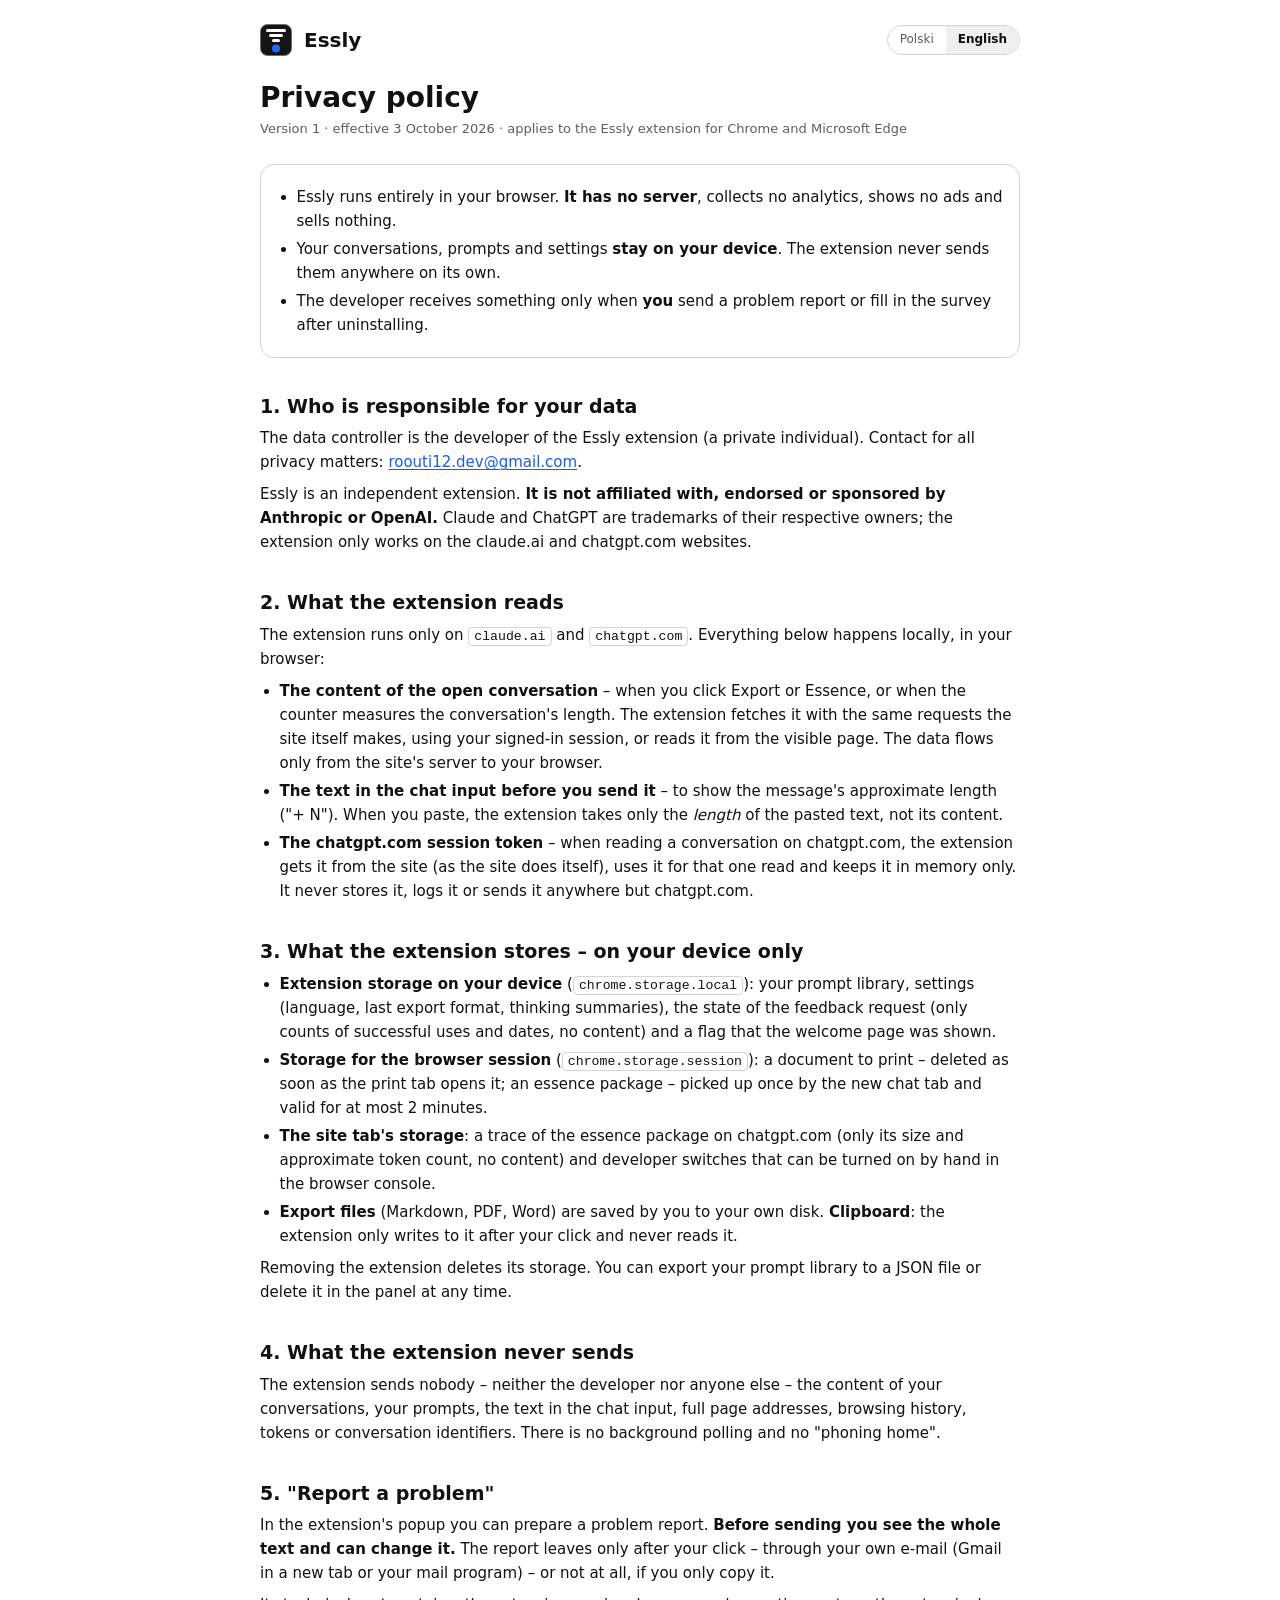
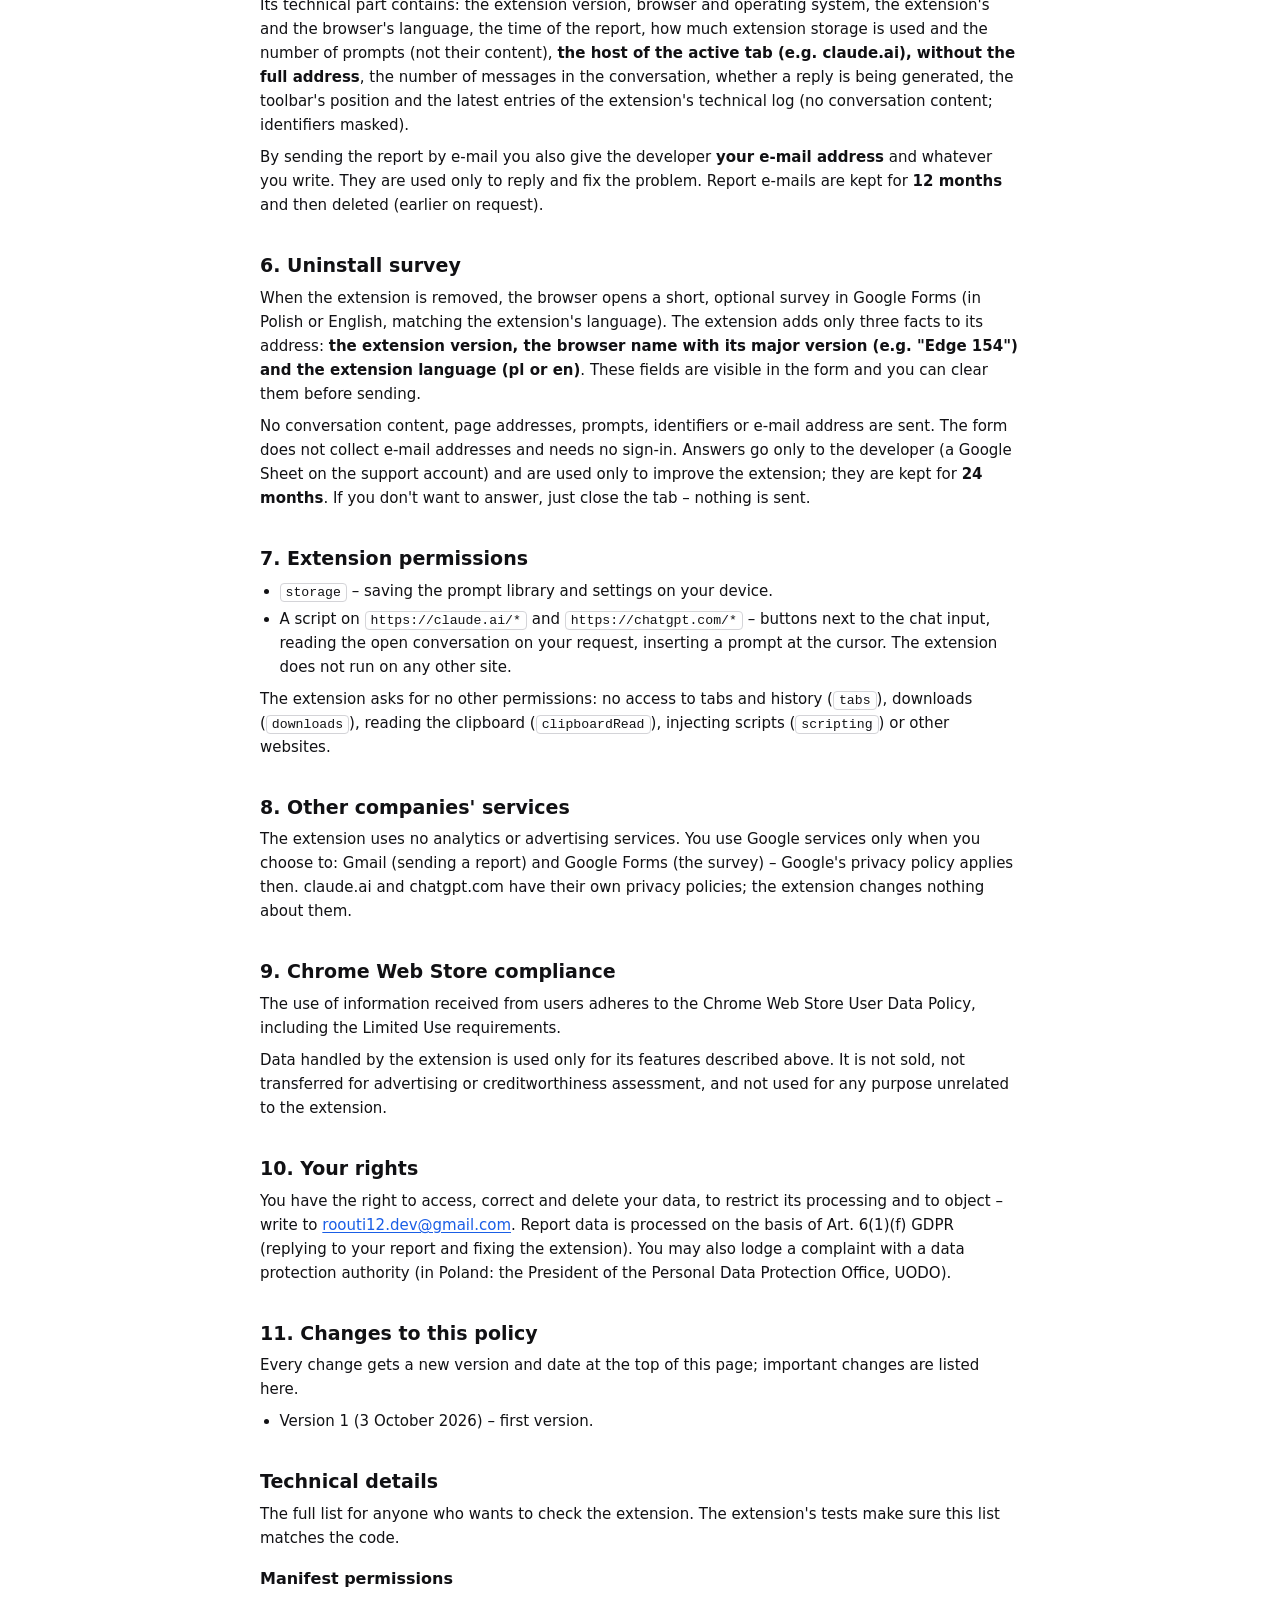
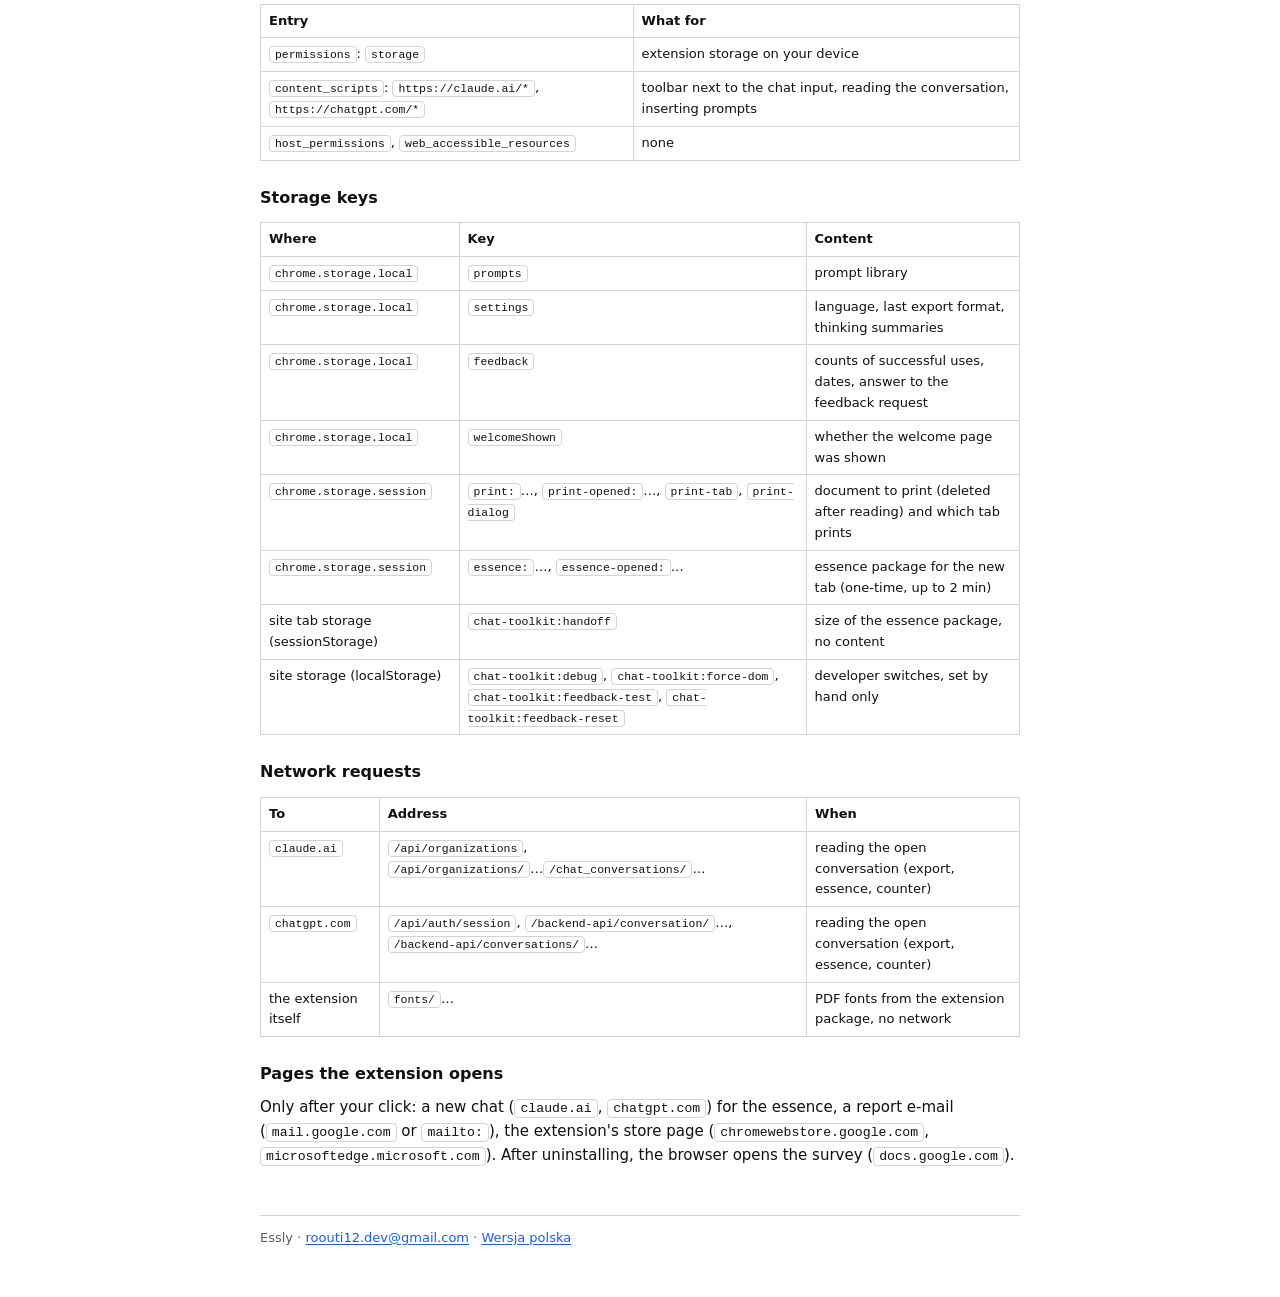
==== en/privacy/index.html @ 87979087 "Essly site and privacy policy" ====
<!doctype html>
<html lang="en">
<head>
  <meta charset="utf-8">
  <meta name="viewport" content="width=device-width, initial-scale=1">
  <title>Essly – Privacy policy</title>
  <meta name="description" content="Privacy policy of the Essly extension: what it reads, what it stores (on your device only), what it never sends.">
  <link rel="icon" href="../../icon32.png">
  <link rel="alternate" hreflang="pl" href="../../privacy/">
  <link rel="stylesheet" href="../../theme.css">
  <link rel="stylesheet" href="../../site.css">
</head>
<body>
<div class="page">
  <header class="top">
    <img src="../../icon32.png" srcset="../../icon32.png 1x, ../../icon128.png 4x" width="32" height="32" alt="">
    <a class="name" href="../../" style="color: inherit; text-decoration: none">Essly</a>
    <nav class="lang" aria-label="Language / Język"><a href="../../privacy/" hreflang="pl" lang="pl">Polski</a><span aria-current="page">English</span></nav>
  </header>

  <main>
    <h1>Privacy policy</h1>
    <p class="meta">Version 1 · effective 3 October 2026 · applies to the Essly extension for Chrome and Microsoft Edge</p>

    <div class="summary">
      <ul>
        <li>Essly runs entirely in your browser. <strong>It has no server</strong>, collects no analytics, shows no ads and sells nothing.</li>
        <li>Your conversations, prompts and settings <strong>stay on your device</strong>. The extension never sends them anywhere on its own.</li>
        <li>The developer receives something only when <strong>you</strong> send a problem report or fill in the survey after uninstalling.</li>
      </ul>
    </div>

    <h2 id="controller">1. Who is responsible for your data</h2>
    <p>The data controller is the developer of the Essly extension (a private individual). Contact for all privacy matters: <a href="mailto:roouti12.dev@gmail.com">roouti12.dev@gmail.com</a>.</p>
    <p>Essly is an independent extension. <strong>It is not affiliated with, endorsed or sponsored by Anthropic or OpenAI.</strong> Claude and ChatGPT are trademarks of their respective owners; the extension only works on the claude.ai and chatgpt.com websites.</p>

    <h2 id="reads">2. What the extension reads</h2>
    <p>The extension runs only on <code>claude.ai</code> and <code>chatgpt.com</code>. Everything below happens locally, in your browser:</p>
    <ul>
      <li><strong>The content of the open conversation</strong> – when you click Export or Essence, or when the counter measures the conversation's length. The extension fetches it with the same requests the site itself makes, using your signed-in session, or reads it from the visible page. The data flows only from the site's server to your browser.</li>
      <li><strong>The text in the chat input before you send it</strong> – to show the message's approximate length ("+ N"). When you paste, the extension takes only the <em>length</em> of the pasted text, not its content.</li>
      <li><strong>The chatgpt.com session token</strong> – when reading a conversation on chatgpt.com, the extension gets it from the site (as the site does itself), uses it for that one read and keeps it in memory only. It never stores it, logs it or sends it anywhere but chatgpt.com.</li>
    </ul>

    <h2 id="stores">3. What the extension stores – on your device only</h2>
    <ul>
      <li><strong>Extension storage on your device</strong> (<code>chrome.storage.local</code>): your prompt library, settings (language, last export format, thinking summaries), the state of the feedback request (only counts of successful uses and dates, no content) and a flag that the welcome page was shown.</li>
      <li><strong>Storage for the browser session</strong> (<code>chrome.storage.session</code>): a document to print – deleted as soon as the print tab opens it; an essence package – picked up once by the new chat tab and valid for at most 2 minutes.</li>
      <li><strong>The site tab's storage</strong>: a trace of the essence package on chatgpt.com (only its size and approximate token count, no content) and developer switches that can be turned on by hand in the browser console.</li>
      <li><strong>Export files</strong> (Markdown, PDF, Word) are saved by you to your own disk. <strong>Clipboard</strong>: the extension only writes to it after your click and never reads it.</li>
    </ul>
    <p>Removing the extension deletes its storage. You can export your prompt library to a JSON file or delete it in the panel at any time.</p>

    <h2 id="never">4. What the extension never sends</h2>
    <p>The extension sends nobody – neither the developer nor anyone else – the content of your conversations, your prompts, the text in the chat input, full page addresses, browsing history, tokens or conversation identifiers. There is no background polling and no "phoning home".</p>

    <h2 id="report">5. "Report a problem"</h2>
    <p>In the extension's popup you can prepare a problem report. <strong>Before sending you see the whole text and can change it.</strong> The report leaves only after your click – through your own e-mail (Gmail in a new tab or your mail program) – or not at all, if you only copy it.</p>
    <p>Its technical part contains: the extension version, browser and operating system, the extension's and the browser's language, the time of the report, how much extension storage is used and the number of prompts (not their content), <strong>the host of the active tab (e.g. claude.ai), without the full address</strong>, the number of messages in the conversation, whether a reply is being generated, the toolbar's position and the latest entries of the extension's technical log (no conversation content; identifiers masked).</p>
    <p>By sending the report by e-mail you also give the developer <strong>your e-mail address</strong> and whatever you write. They are used only to reply and fix the problem. Report e-mails are kept for <strong>12 months</strong> and then deleted (earlier on request).</p>

    <h2 id="survey">6. Uninstall survey</h2>
    <p>When the extension is removed, the browser opens a short, optional survey in Google Forms (in Polish or English, matching the extension's language). The extension adds only three facts to its address: <strong>the extension version, the browser name with its major version (e.g. "Edge 154") and the extension language (pl or en)</strong>. These fields are visible in the form and you can clear them before sending.</p>
    <p>No conversation content, page addresses, prompts, identifiers or e-mail address are sent. The form does not collect e-mail addresses and needs no sign-in. Answers go only to the developer (a Google Sheet on the support account) and are used only to improve the extension; they are kept for <strong>24 months</strong>. If you don't want to answer, just close the tab – nothing is sent.</p>

    <h2 id="permissions">7. Extension permissions</h2>
    <ul>
      <li><code>storage</code> – saving the prompt library and settings on your device.</li>
      <li>A script on <code>https://claude.ai/*</code> and <code>https://chatgpt.com/*</code> – buttons next to the chat input, reading the open conversation on your request, inserting a prompt at the cursor. The extension does not run on any other site.</li>
    </ul>
    <p>The extension asks for no other permissions: no access to tabs and history (<code>tabs</code>), downloads (<code>downloads</code>), reading the clipboard (<code>clipboardRead</code>), injecting scripts (<code>scripting</code>) or other websites.</p>

    <h2 id="third-parties">8. Other companies' services</h2>
    <p>The extension uses no analytics or advertising services. You use Google services only when you choose to: Gmail (sending a report) and Google Forms (the survey) – Google's privacy policy applies then. claude.ai and chatgpt.com have their own privacy policies; the extension changes nothing about them.</p>

    <h2 id="limited-use">9. Chrome Web Store compliance</h2>
    <p>The use of information received from users adheres to the Chrome Web Store User Data Policy, including the Limited Use requirements.</p>
    <p>Data handled by the extension is used only for its features described above. It is not sold, not transferred for advertising or creditworthiness assessment, and not used for any purpose unrelated to the extension.</p>

    <h2 id="rights">10. Your rights</h2>
    <p>You have the right to access, correct and delete your data, to restrict its processing and to object – write to <a href="mailto:roouti12.dev@gmail.com">roouti12.dev@gmail.com</a>. Report data is processed on the basis of Art. 6(1)(f) GDPR (replying to your report and fixing the extension). You may also lodge a complaint with a data protection authority (in Poland: the President of the Personal Data Protection Office, UODO).</p>

    <h2 id="changes">11. Changes to this policy</h2>
    <p>Every change gets a new version and date at the top of this page; important changes are listed here.</p>
    <ul><li>Version 1 (3 October 2026) – first version.</li></ul>

    <h2 id="details">Technical details</h2>
    <p>The full list for anyone who wants to check the extension. The extension's tests make sure this list matches the code.</p>
    <h3>Manifest permissions</h3>
    <div class="table"><table>
      <tr><th>Entry</th><th>What for</th></tr>
      <tr><td><code>permissions</code>: <code>storage</code></td><td>extension storage on your device</td></tr>
      <tr><td><code>content_scripts</code>: <code>https://claude.ai/*</code>, <code>https://chatgpt.com/*</code></td><td>toolbar next to the chat input, reading the conversation, inserting prompts</td></tr>
      <tr><td><code>host_permissions</code>, <code>web_accessible_resources</code></td><td>none</td></tr>
    </table></div>
    <h3>Storage keys</h3>
    <div class="table"><table>
      <tr><th>Where</th><th>Key</th><th>Content</th></tr>
      <tr><td><code>chrome.storage.local</code></td><td><code>prompts</code></td><td>prompt library</td></tr>
      <tr><td><code>chrome.storage.local</code></td><td><code>settings</code></td><td>language, last export format, thinking summaries</td></tr>
      <tr><td><code>chrome.storage.local</code></td><td><code>feedback</code></td><td>counts of successful uses, dates, answer to the feedback request</td></tr>
      <tr><td><code>chrome.storage.local</code></td><td><code>welcomeShown</code></td><td>whether the welcome page was shown</td></tr>
      <tr><td><code>chrome.storage.session</code></td><td><code>print:</code>…, <code>print-opened:</code>…, <code>print-tab</code>, <code>print-dialog</code></td><td>document to print (deleted after reading) and which tab prints</td></tr>
      <tr><td><code>chrome.storage.session</code></td><td><code>essence:</code>…, <code>essence-opened:</code>…</td><td>essence package for the new tab (one-time, up to 2 min)</td></tr>
      <tr><td>site tab storage (sessionStorage)</td><td><code>chat-toolkit:handoff</code></td><td>size of the essence package, no content</td></tr>
      <tr><td>site storage (localStorage)</td><td><code>chat-toolkit:debug</code>, <code>chat-toolkit:force-dom</code>, <code>chat-toolkit:feedback-test</code>, <code>chat-toolkit:feedback-reset</code></td><td>developer switches, set by hand only</td></tr>
    </table></div>
    <h3>Network requests</h3>
    <div class="table"><table>
      <tr><th>To</th><th>Address</th><th>When</th></tr>
      <tr><td><code>claude.ai</code></td><td><code>/api/organizations</code>, <code>/api/organizations/</code>…<code>/chat_conversations/</code>…</td><td>reading the open conversation (export, essence, counter)</td></tr>
      <tr><td><code>chatgpt.com</code></td><td><code>/api/auth/session</code>, <code>/backend-api/conversation/</code>…, <code>/backend-api/conversations/</code>…</td><td>reading the open conversation (export, essence, counter)</td></tr>
      <tr><td>the extension itself</td><td><code>fonts/</code>…</td><td>PDF fonts from the extension package, no network</td></tr>
    </table></div>
    <h3>Pages the extension opens</h3>
    <p>Only after your click: a new chat (<code>claude.ai</code>, <code>chatgpt.com</code>) for the essence, a report e-mail (<code>mail.google.com</code> or <code>mailto:</code>), the extension's store page (<code>chromewebstore.google.com</code>, <code>microsoftedge.microsoft.com</code>). After uninstalling, the browser opens the survey (<code>docs.google.com</code>).</p>
  </main>

  <footer>Essly · <a href="mailto:roouti12.dev@gmail.com">roouti12.dev@gmail.com</a> · <a href="../../privacy/" hreflang="pl" lang="pl">Wersja polska</a></footer>
</div>
</body>
</html>
---- theme.css ----
/* Design tokens – the only place colours, radii, spacing, type sizes and shadows are defined.
   Style of the C2 icon: black and white, one electric blue as the only accent; amber only for
   warnings, red only for errors and "Delete". Two themes:
   - extension pages (popup, report, welcome, print screen): light when the system asks for it
     (prefers-color-scheme), dark otherwise – dark is the default;
   - shadow roots on chat pages (toolbar, menus, popover, pills, prompts panel): the page's own theme,
     set by the script as data-theme="light|dark" on the host (taken from the page background).
   Every text/background pair used is checked for WCAG AA by tests/theme.test.ts. */
:root,
:host {
  --ct-bg: #0b0b0c;
  --ct-surface: #141416;          /* the icon's tile */
  --ct-surface-raised: #1c1c1f;   /* menus, popover, pills, panel */
  --ct-hover: #2a2a2f;            /* hovered menu item, list row, pressed button */
  --ct-border: #34343a;
  --ct-border-strong: #6e6e76;    /* the icon's hairline: borders that must show */
  --ct-code-bg: #1c1c1f;          /* code, math, message headings on the print sheet */
  --ct-warning-bg: #2b2210;       /* warning blocks (behind --ct-text) */
  --ct-control-bg: #141416;       /* toolbar buttons; on chat pages the composer's own colour (ui/pageTheme.ts) */
  --ct-control-border: #34343a;   /* toolbar buttons: must stand out on the page around the composer */
  --ct-text: #f5f5f7;
  --ct-text-muted: #a8a8b0;
  --ct-accent: #1f6bff;           /* the only accent: primary buttons, focus, chosen items, the dot */
  --ct-accent-text: #5b95ff;      /* the accent as text or icon */
  --ct-on-accent: #ffffff;
  --ct-warning: #f5a524;          /* warnings only: incomplete results, long conversations, duplicates */
  --ct-warning-text: #f5c46b;
  --ct-on-warning: #141414;
  --ct-danger: #cf3a3f;           /* errors and "Delete" only */
  --ct-danger-text: #ff8a8d;
  --ct-on-danger: #ffffff;
  --ct-shadow-sm: 0 1px 2px rgba(0, 0, 0, 0.4), 0 2px 8px rgba(0, 0, 0, 0.3);  /* toolbar buttons */
  --ct-shadow: 0 8px 24px rgba(0, 0, 0, 0.5);                                   /* menus, popover, pills, cards */

  --ct-font: system-ui, -apple-system, "Segoe UI", Roboto, sans-serif;
  --ct-font-size: 14px;
  --ct-font-xs: 11px;
  --ct-font-sm: 12px;
  --ct-font-md: 13px;
  --ct-font-lg: 16px;
  --ct-radius-sm: 6px;    /* fields, menu items, small buttons */
  --ct-radius: 10px;      /* menus, popover, cards */
  --ct-radius-lg: 14px;   /* pages' main card, the rating question */
  --ct-radius-pill: 999px; /* toolbar buttons, pills */
  --ct-space-1: 4px;
  --ct-space-2: 8px;
  --ct-space-3: 12px;
  --ct-space-4: 16px;
  --ct-space-5: 24px;
  --ct-transition: 120ms;
  --ct-focus-ring: 0 0 0 2px var(--ct-bg), 0 0 0 4px var(--ct-accent);

  color-scheme: dark;
}

/* Light theme – the same values in both blocks (the test checks they match): shadow hosts on chat
   pages and any element marked light (the print sheet, which is paper on a dark screen too); extension
   pages when the system asks for light, and every page in print. */
:host([data-theme="light"]),
[data-theme="light"] {
  --ct-bg: #ffffff;
  --ct-surface: #ffffff;
  --ct-surface-raised: #ffffff;
  --ct-hover: #efeff1;
  --ct-border: #d4d4d8;
  --ct-border-strong: #8e8e96;
  --ct-code-bg: #f4f4f6;
  --ct-warning-bg: #fff6e5;
  --ct-control-bg: #ffffff;
  --ct-control-border: #b4b4bc;
  --ct-text: #111114;
  --ct-text-muted: #5c5c66;
  --ct-accent: #1f6bff;
  --ct-accent-text: #1a5ee6;
  --ct-on-accent: #ffffff;
  --ct-warning: #9a5b00;
  --ct-warning-text: #8a5200;
  --ct-on-warning: #ffffff;
  --ct-danger: #d1242f;
  --ct-danger-text: #b3121b;
  --ct-on-danger: #ffffff;
  --ct-shadow-sm: 0 1px 2px rgba(0, 0, 0, 0.08), 0 2px 8px rgba(0, 0, 0, 0.06);
  --ct-shadow: 0 8px 24px rgba(0, 0, 0, 0.14), 0 2px 6px rgba(0, 0, 0, 0.08);
  color-scheme: light;
}
@media (prefers-color-scheme: light), print {
  :root {
    --ct-bg: #ffffff;
    --ct-surface: #ffffff;
    --ct-surface-raised: #ffffff;
    --ct-hover: #efeff1;
    --ct-border: #d4d4d8;
    --ct-border-strong: #8e8e96;
    --ct-code-bg: #f4f4f6;
    --ct-warning-bg: #fff6e5;
    --ct-control-bg: #ffffff;
    --ct-control-border: #b4b4bc;
    --ct-text: #111114;
    --ct-text-muted: #5c5c66;
    --ct-accent: #1f6bff;
    --ct-accent-text: #1a5ee6;
    --ct-on-accent: #ffffff;
    --ct-warning: #9a5b00;
    --ct-warning-text: #8a5200;
    --ct-on-warning: #ffffff;
    --ct-danger: #d1242f;
    --ct-danger-text: #b3121b;
    --ct-on-danger: #ffffff;
    --ct-shadow-sm: 0 1px 2px rgba(0, 0, 0, 0.08), 0 2px 8px rgba(0, 0, 0, 0.06);
    --ct-shadow: 0 8px 24px rgba(0, 0, 0, 0.14), 0 2px 6px rgba(0, 0, 0, 0.08);
    color-scheme: light;
  }
}

@media (prefers-reduced-motion: reduce) {
  :root,
  :host { --ct-transition: 0ms; }
}
---- site.css ----
/* The Essly site (GitHub Pages): the extension's own tokens (theme.css – a copy of src/ui/theme.css,
   kept identical by tests/sitePolicy.test.ts), dark unless the system asks for light. No scripts. */
html { background: var(--ct-bg); }
body {
  margin: 0;
  background: var(--ct-bg);
  color: var(--ct-text);
  font: 15px / 1.6 var(--ct-font);
}
.page { max-width: 760px; margin: 0 auto; padding: var(--ct-space-5) var(--ct-space-4) 48px; }
header.top { display: flex; align-items: center; gap: var(--ct-space-3); flex-wrap: wrap; }
header.top img { display: block; width: 32px; height: 32px; }
header.top .name { font-size: 20px; font-weight: 700; }
header.top .lang { margin-left: auto; display: inline-flex; border: 1px solid var(--ct-border); border-radius: var(--ct-radius-pill); overflow: hidden; }
header.top .lang a, header.top .lang span { padding: 4px 12px; font-size: var(--ct-font-sm); text-decoration: none; }
header.top .lang a { color: var(--ct-text-muted); }
header.top .lang a:hover { color: var(--ct-text); }
header.top .lang span { background: var(--ct-hover); color: var(--ct-text); font-weight: 600; }
h1 { margin: var(--ct-space-5) 0 var(--ct-space-1); font-size: 28px; line-height: 1.25; }
.meta { margin: 0 0 var(--ct-space-5); color: var(--ct-text-muted); font-size: var(--ct-font-md); }
h2 { margin: 36px 0 var(--ct-space-2); font-size: 19px; line-height: 1.3; }
h3 { margin: var(--ct-space-4) 0 var(--ct-space-1); font-size: 16px; }
p, ul { margin: var(--ct-space-2) 0; }
ul { padding-left: 1.3em; }
li { margin: 4px 0; }
a { color: var(--ct-accent-text); text-underline-offset: 2px; }
a:focus-visible { outline: none; box-shadow: var(--ct-focus-ring); border-radius: 3px; }
code { padding: 1px 5px; border-radius: 4px; background: var(--ct-surface-raised); border: 1px solid var(--ct-border); font: 0.88em / 1.4 ui-monospace, SFMono-Regular, Consolas, monospace; }
.summary { padding: var(--ct-space-4); background: var(--ct-surface); border: 1px solid var(--ct-border); border-radius: var(--ct-radius-lg); }
.summary ul { margin: 0; }
table { width: 100%; border-collapse: collapse; margin: var(--ct-space-2) 0; font-size: var(--ct-font-md); }
th, td { padding: 6px 8px; border: 1px solid var(--ct-border); text-align: left; vertical-align: top; }
th { background: var(--ct-surface-raised); font-weight: 600; }
.table { overflow-x: auto; }
footer { margin-top: 48px; padding-top: var(--ct-space-3); border-top: 1px solid var(--ct-border); color: var(--ct-text-muted); font-size: var(--ct-font-md); }
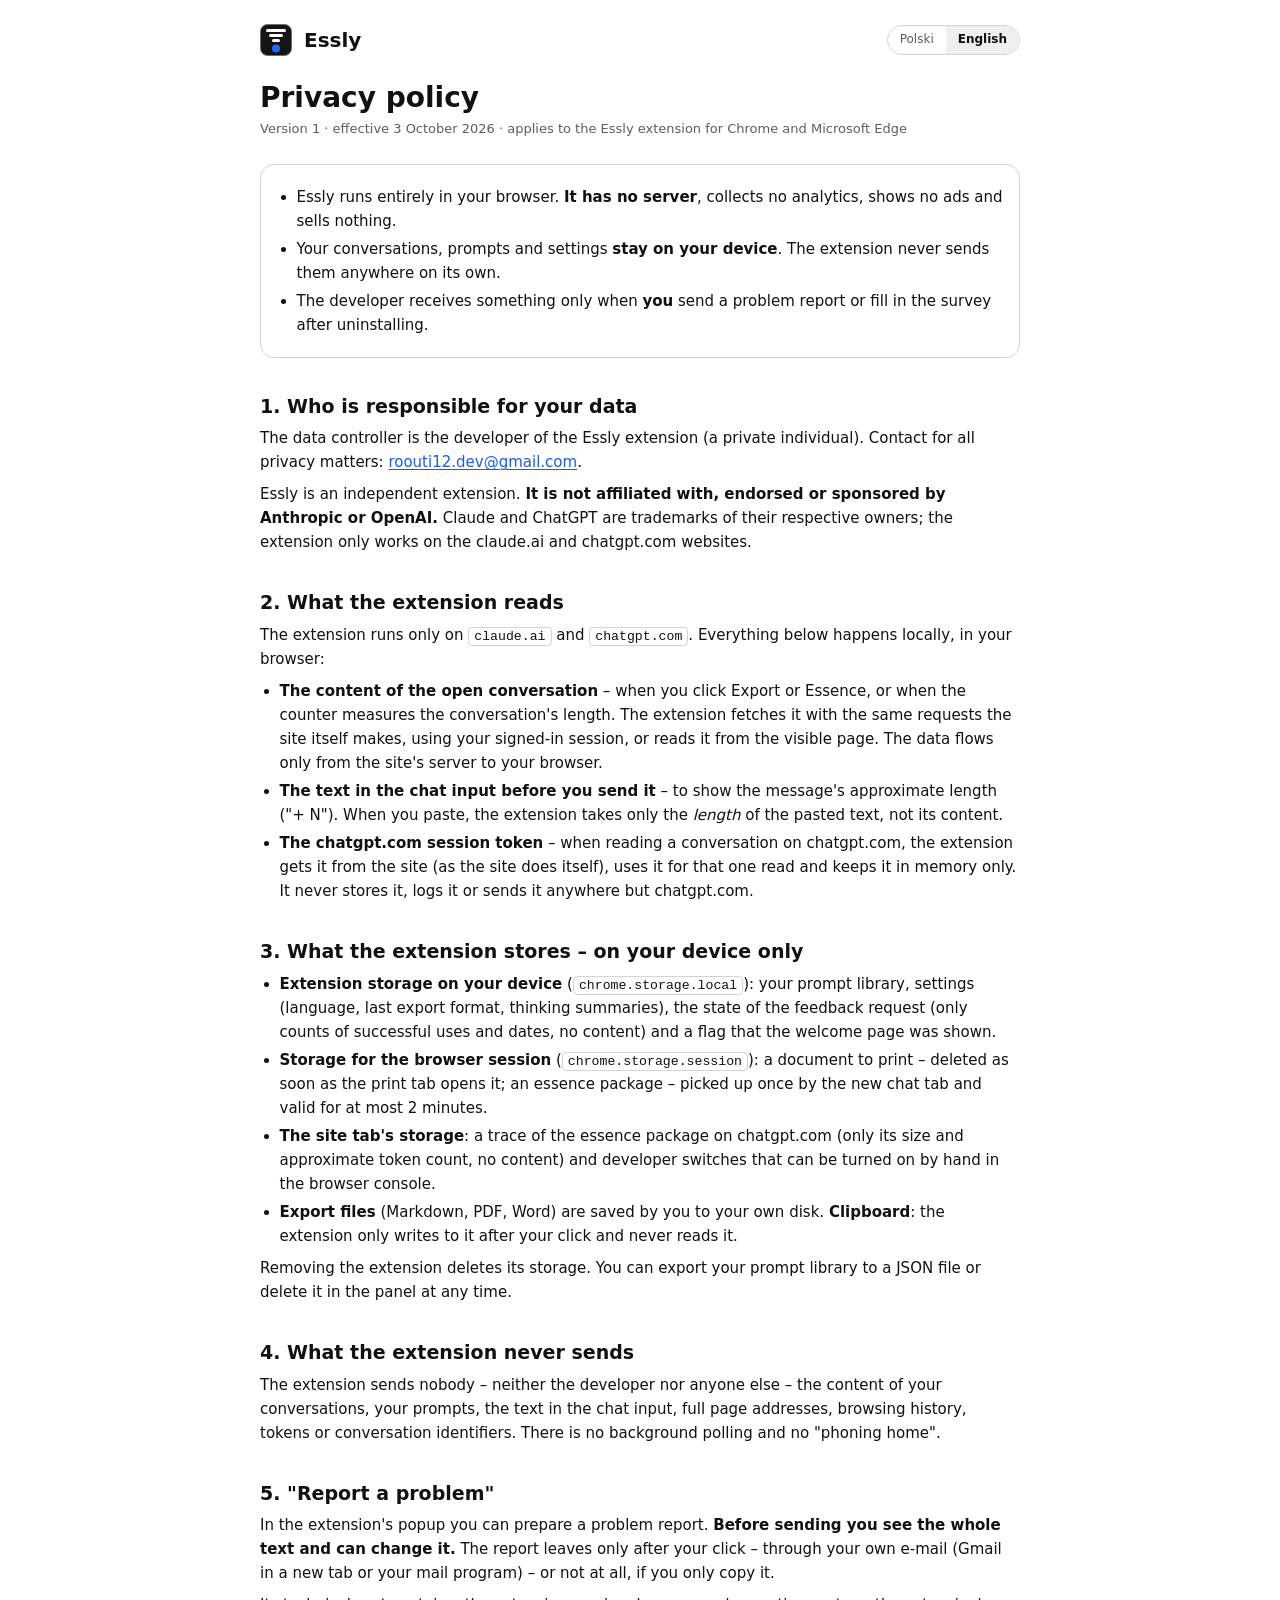
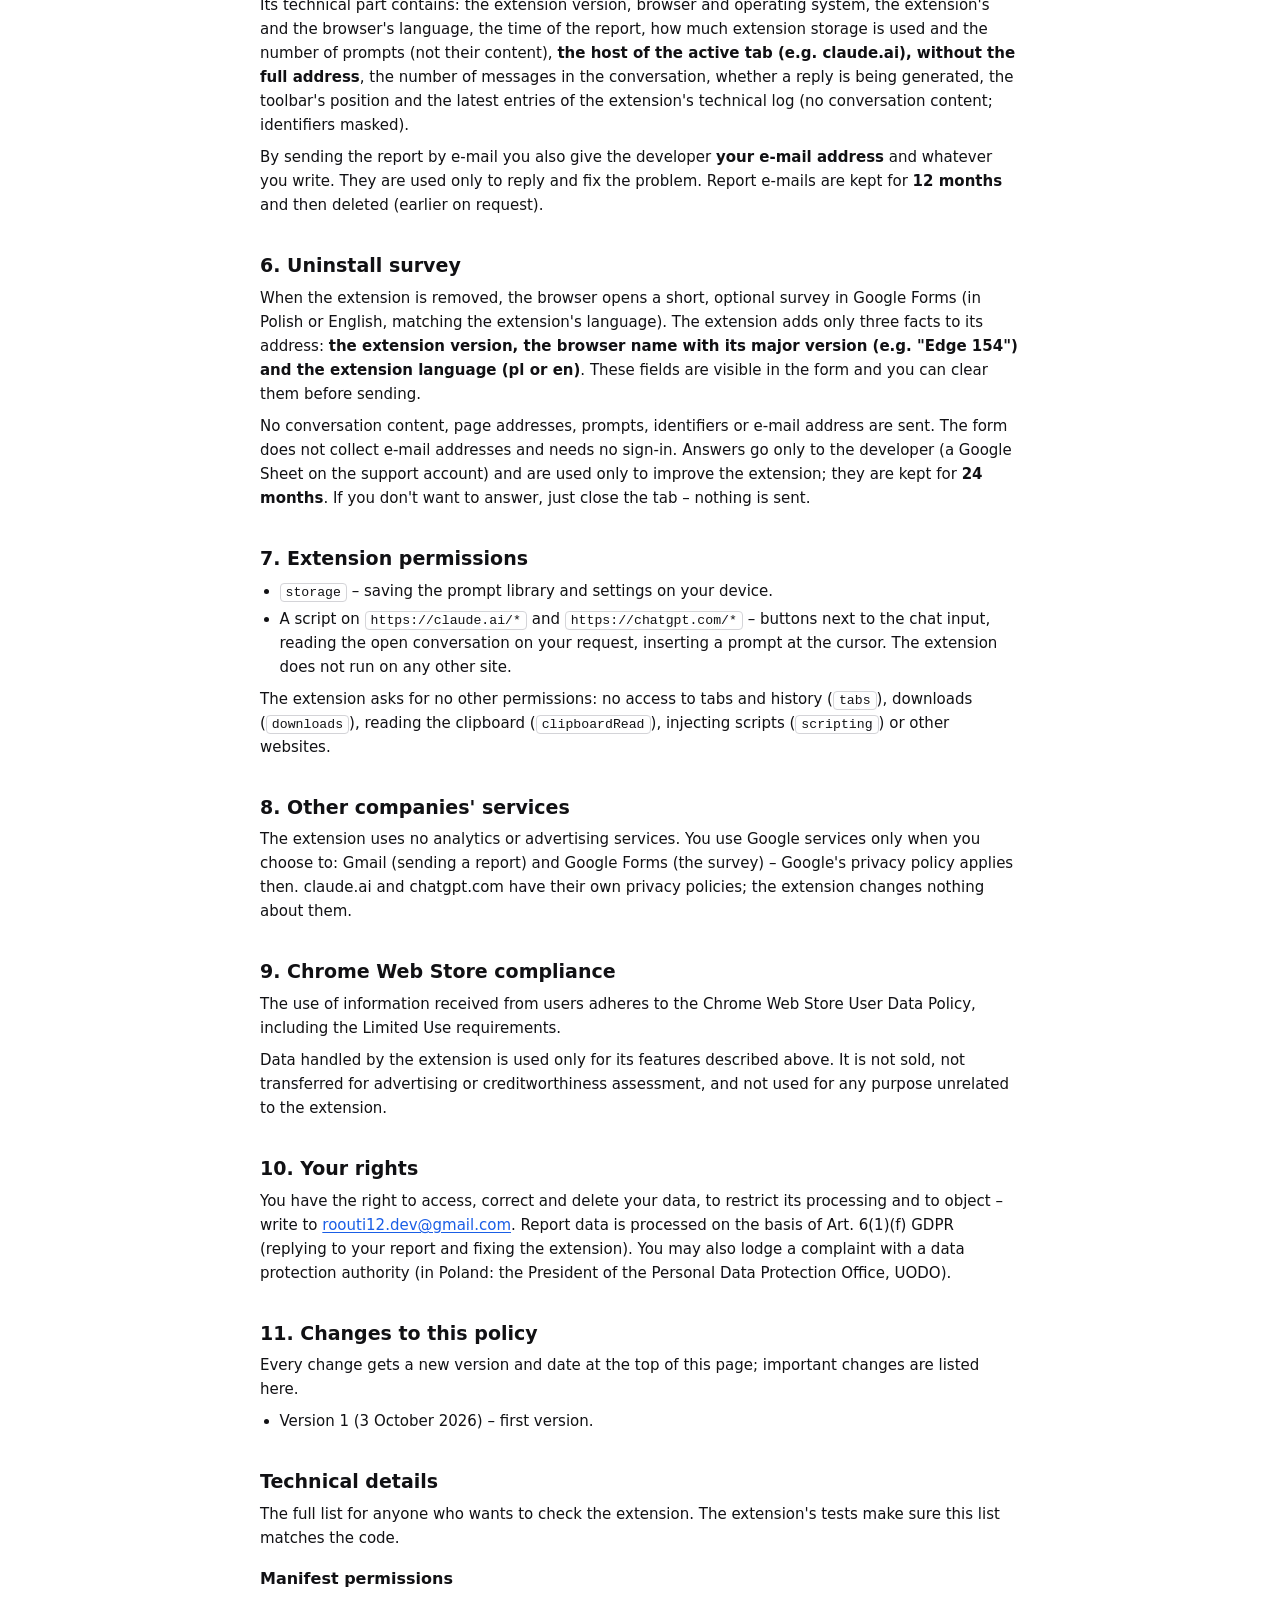
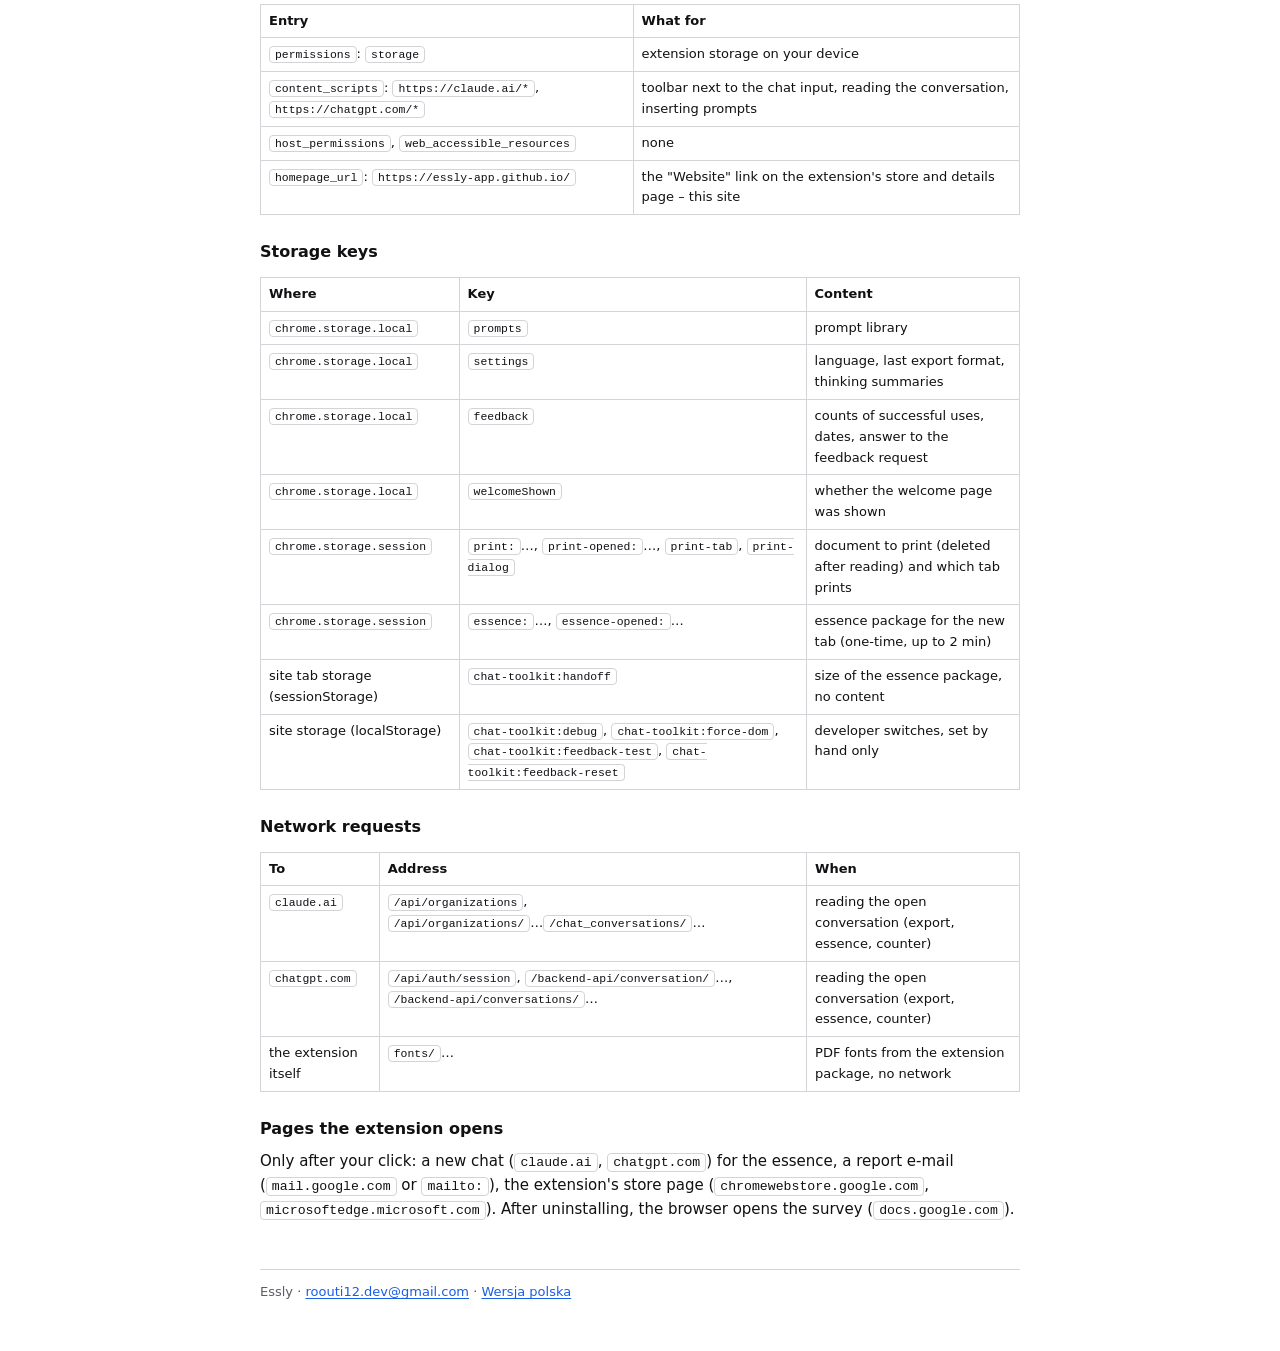
==== commit b5f9363f: "Policy EN: add homepage_url" ====
--- a/en/privacy/index.html
+++ b/en/privacy/index.html
@@ -92,6 +92,7 @@
       <tr><td><code>permissions</code>: <code>storage</code></td><td>extension storage on your device</td></tr>
       <tr><td><code>content_scripts</code>: <code>https://claude.ai/*</code>, <code>https://chatgpt.com/*</code></td><td>toolbar next to the chat input, reading the conversation, inserting prompts</td></tr>
       <tr><td><code>host_permissions</code>, <code>web_accessible_resources</code></td><td>none</td></tr>
+      <tr><td><code>homepage_url</code>: <code>https://essly-app.github.io/</code></td><td>the "Website" link on the extension's store and details page – this site</td></tr>
     </table></div>
     <h3>Storage keys</h3>
     <div class="table"><table>
